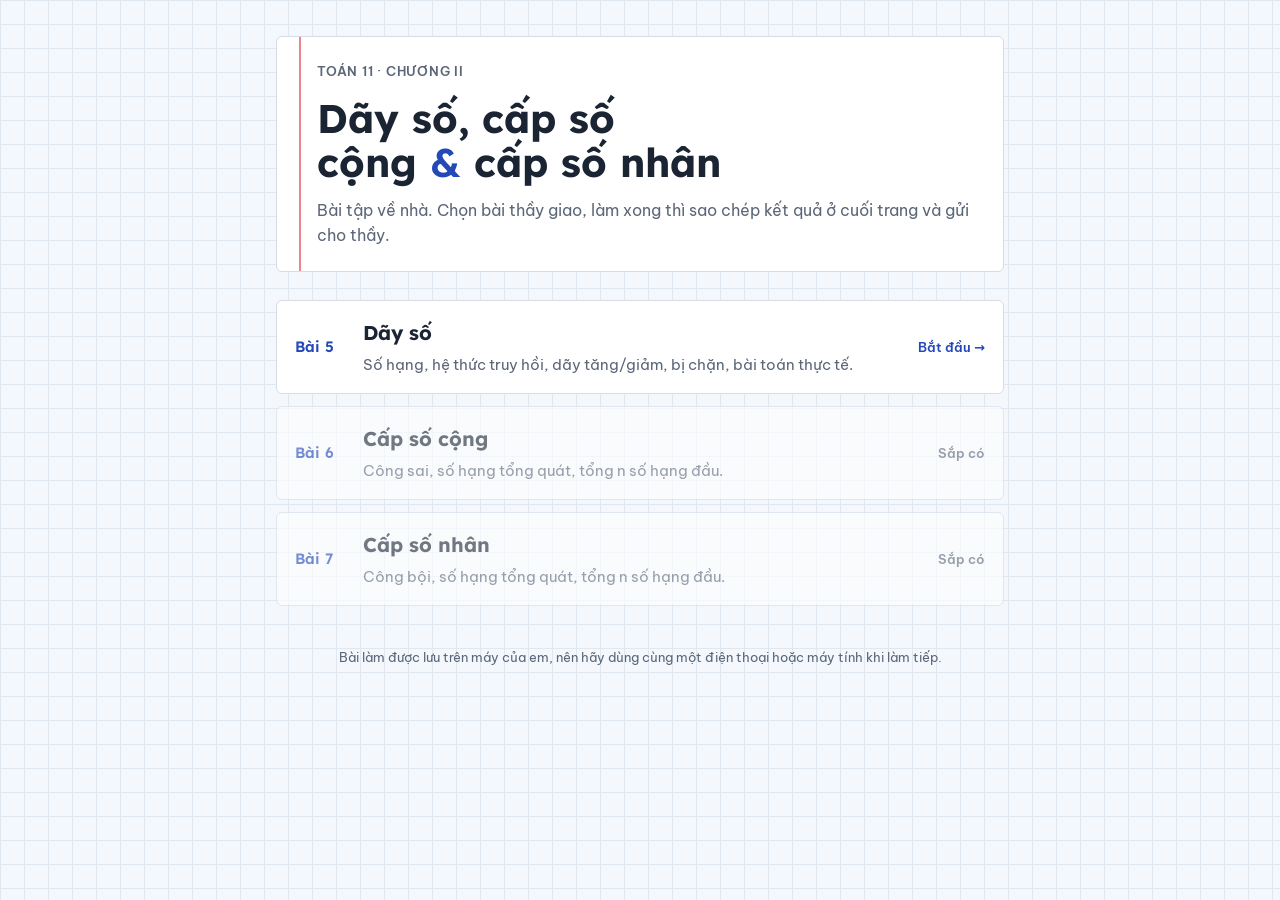
==== index.html @ 8948a4b9 "Trang bài tập Toán 11: bài Dãy số Co-Authored-By: Claude Opus 5.5 <noreply@anthropic.com> Claude-Ses" ====
<!doctype html>
<html lang="vi">
<head>
<meta charset="utf-8">
<meta name="viewport" content="width=device-width, initial-scale=1, viewport-fit=cover">
<title>Bài tập Toán 11</title>
<meta name="description" content="Bài tập về nhà Toán 11: Dãy số, Cấp số cộng, Cấp số nhân.">
<link rel="preconnect" href="https://fonts.googleapis.com">
<link rel="preconnect" href="https://fonts.gstatic.com" crossorigin>
<link rel="stylesheet" href="https://fonts.googleapis.com/css2?family=Be+Vietnam+Pro:wght@400;500;600;700&family=Lexend:wght@500;600;700&display=swap">
<link rel="stylesheet" href="assets/style.css">
</head>
<body>
<main class="wrap">
  <header class="cover">
    <div class="eyebrow">Toán 11 · Chương II</div>
    <h1>Dãy số, cấp số cộng <span class="un">&amp;</span> cấp số nhân</h1>
    <p>Bài tập về nhà. Chọn bài thầy giao, làm xong thì sao chép kết quả ở cuối trang và gửi cho thầy.</p>
  </header>
  <div class="lessons" id="lessons"></div>
  <p class="foot">Bài làm được lưu trên máy của em, nên hãy dùng cùng một điện thoại hoặc máy tính khi làm tiếp.</p>
</main>
<script src="data/lessons.js"></script>
<script>
(function () {
  const host = document.getElementById("lessons");
  window.LESSONS.forEach(l => {
    const open = l.status === "open";
    const card = document.createElement(open ? "a" : "div");
    card.className = "lesson" + (open ? "" : " soon");
    if (open) card.href = "bai/" + l.slug + ".html";
    let state = "Sắp có", cls = "";
    if (open) {
      state = "Bắt đầu →"; cls = "new";
      try {
        const s = JSON.parse(localStorage.getItem("btvn-" + l.slug) || "null");
        if (s && s.ans && s.total) {
          const done = Object.values(s.ans).filter(r => "v" in r);
          const ok = done.filter(r => r.ok).length;
          if (done.length >= s.total) { state = `Xong · ${ok}/${s.total} đúng`; cls = "done"; }
          else if (done.length) { state = `Đang làm · ${done.length}/${s.total}`; cls = "doing"; }
        }
      } catch (e) {}
    }
    card.innerHTML = `<span class="so"></span><h2></h2><span class="state ${cls}"></span><p></p>`;
    card.querySelector(".so").textContent = l.so;
    card.querySelector("h2").textContent = l.title;
    card.querySelector(".state").textContent = state;
    card.querySelector("p").textContent = l.desc;
    host.append(card);
  });
})();
</script>
</body>
</html>
---- assets/style.css ----
/* Layout: a single exercise sheet on squared notebook paper (vở ô li); sticky progress strip; one card per question */
:root {
  --paper: #f4f7fb;
  --grid: #dfe7f1;
  --sheet: #ffffff;
  --ink: #1b2433;
  --muted: #5b6678;
  --line: #d6dde8;
  --accent: #2348b8;
  --accent-soft: #e6ecfb;
  --accent-ink: #ffffff;
  --margin: #e0565b;
  --ok: #17803d;
  --ok-soft: #e3f4e8;
  --bad: #c2332f;
  --bad-soft: #fbe7e6;
  --warn: #9a6200;
  --warn-soft: #fff2d6;
  --font-display: "Lexend", "Be Vietnam Pro", system-ui, sans-serif;
  --font-body: "Be Vietnam Pro", system-ui, -apple-system, "Segoe UI", Roboto, sans-serif;
}
@media (prefers-color-scheme: dark) {
  :root:not([data-theme="light"]) {
    --paper: #0f1522; --grid: #1a2335; --sheet: #161e2e; --ink: #e6ebf4; --muted: #9aa6ba; --line: #2a3550;
    --accent: #8fa8ff; --accent-soft: #1f2b4d; --accent-ink: #0f1522; --margin: #f07a7e;
    --ok: #5fd28a; --ok-soft: #14301f; --bad: #ff8a85; --bad-soft: #3a1b1c; --warn: #f2c063; --warn-soft: #33270f;
    color-scheme: dark;
  }
}
:root[data-theme="dark"] {
  --paper: #0f1522; --grid: #1a2335; --sheet: #161e2e; --ink: #e6ebf4; --muted: #9aa6ba; --line: #2a3550;
  --accent: #8fa8ff; --accent-soft: #1f2b4d; --accent-ink: #0f1522; --margin: #f07a7e;
  --ok: #5fd28a; --ok-soft: #14301f; --bad: #ff8a85; --bad-soft: #3a1b1c; --warn: #f2c063; --warn-soft: #33270f;
  color-scheme: dark;
}

* { box-sizing: border-box; }
body {
  background-color: var(--paper);
  background-image:
    linear-gradient(var(--grid) 1px, transparent 1px),
    linear-gradient(90deg, var(--grid) 1px, transparent 1px);
  background-size: 24px 24px;
  color: var(--ink);
  font-family: var(--font-body);
  font-size: 16px;
  line-height: 1.6;
}
body::before { content: ""; position: fixed; inset: 0 0 auto; height: env(safe-area-inset-top, 0px); z-index: 10; background: var(--sheet); }

.wrap {
  max-width: 760px;
  margin: 0 auto;
  padding-left: max(16px, env(safe-area-inset-left, 0px));
  padding-right: max(16px, env(safe-area-inset-right, 0px));
  padding-block: 28px 64px;
  display: grid;
  gap: 28px;
}

/* Header sheet with red notebook margin */
.cover {
  background: var(--sheet);
  border: 1px solid var(--line);
  border-radius: 6px;
  padding: 24px 24px 22px 40px;
  position: relative;
  display: grid;
  gap: 14px;
}
.cover::before { content: ""; position: absolute; top: 0; bottom: 0; left: 22px; width: 2px; background: var(--margin); opacity: .7; }
.eyebrow { font-size: 13px; letter-spacing: .06em; text-transform: uppercase; color: var(--muted); font-weight: 600; }
h1 { font-family: var(--font-display); font-size: clamp(30px, 6vw, 40px); line-height: 1.1; margin: 0; text-wrap: balance; }
h1 .un { color: var(--accent); font-weight: 600; }
.cover p { margin: 0; color: var(--muted); max-width: 60ch; }
.name-row { display: flex; flex-wrap: wrap; gap: 10px; align-items: center; }
.name-row label { font-weight: 600; font-size: 15px; }
.name-row input { flex: 1 1 220px; min-width: 0; }

input[type="text"] {
  font: inherit; color: var(--ink); background: var(--sheet);
  border: 1.5px solid var(--line); border-radius: 6px; padding: 9px 12px;
}
input[type="text"]:focus-visible { outline: none; border-color: var(--accent); box-shadow: 0 0 0 3px var(--accent-soft); }

/* Sticky progress */
.progress {
  position: sticky; top: env(safe-area-inset-top, 0px); z-index: 5;
  background: var(--sheet); border: 1px solid var(--line); border-radius: 6px;
  padding: 10px 14px; display: grid; gap: 8px;
}
.progress-top { display: flex; justify-content: space-between; gap: 12px; flex-wrap: wrap; font-size: 14px; font-variant-numeric: tabular-nums; }
.progress-top b { font-weight: 700; }
.bar { height: 8px; background: var(--accent-soft); border-radius: 99px; overflow: hidden; display: flex; }
.bar span { display: block; height: 100%; transition: width .3s ease; }
.bar .b-ok { background: var(--ok); }
.bar .b-bad { background: var(--bad); }

/* Sections */
section.part { display: grid; gap: 14px; }
.part-head { display: grid; gap: 6px; }
.part-head h2 { font-family: var(--font-display); font-size: 22px; margin: 0; display: flex; gap: 10px; align-items: baseline; text-wrap: balance; }
.part-head h2 .tag { font-size: 14px; color: var(--accent); letter-spacing: .08em; }
.recap {
  background: var(--accent-soft); border-radius: 6px; padding: 10px 14px; font-size: 15px;
}
.recap b { color: var(--accent); }

/* Question cards */
.q {
  background: var(--sheet); border: 1px solid var(--line); border-radius: 6px;
  padding: 18px 18px 16px; display: grid; gap: 14px; min-width: 0;
}
.q.is-ok { border-color: color-mix(in srgb, var(--ok) 55%, var(--line)); }
.q.is-bad { border-color: color-mix(in srgb, var(--bad) 55%, var(--line)); }
.q-head { display: flex; align-items: center; gap: 10px; flex-wrap: wrap; }
.q-num { font-family: var(--font-display); font-weight: 600; font-size: 17px; }
.chip { font-size: 12px; font-weight: 600; letter-spacing: .04em; padding: 2px 9px; border-radius: 99px; border: 1px solid currentColor; }
.lv-de { color: var(--ok); }
.lv-vua { color: var(--accent); }
.lv-kho { color: var(--bad); }
.q-status { margin-left: auto; font-size: 13px; font-weight: 600; }
.q-status.ok { color: var(--ok); }
.q-status.bad { color: var(--bad); }
.q-text { overflow-x: auto; }
.q-text p { margin: 0 0 6px; }
.q-text p:last-child { margin-bottom: 0; }

.opts { display: grid; grid-template-columns: repeat(2, minmax(0, 1fr)); gap: 8px; }
.opts.one-col { grid-template-columns: minmax(0, 1fr); }
@media (max-width: 520px) { .opts { grid-template-columns: minmax(0, 1fr); } }
.opt {
  font: inherit; color: var(--ink); text-align: left; background: var(--sheet);
  border: 1.5px solid var(--line); border-radius: 6px; padding: 9px 12px; cursor: pointer;
  display: flex; gap: 10px; align-items: center; min-width: 0; overflow-x: auto;
}
.opt:hover:not(:disabled) { border-color: var(--accent); }
.opt:focus-visible { outline: 3px solid var(--accent-soft); outline-offset: 1px; border-color: var(--accent); }
.opt .letter {
  flex: none; width: 26px; height: 26px; border-radius: 50%; display: grid; place-items: center;
  font-weight: 700; font-size: 13px; border: 1.5px solid var(--line); color: var(--muted);
}
.opt.sel { border-color: var(--accent); background: var(--accent-soft); }
.opt.sel .letter { background: var(--accent); border-color: var(--accent); color: var(--accent-ink); }
.opt.right { border-color: var(--ok); background: var(--ok-soft); }
.opt.right .letter { background: var(--ok); border-color: var(--ok); color: var(--sheet); }
.opt.wrong { border-color: var(--bad); background: var(--bad-soft); }
.opt.wrong .letter { background: var(--bad); border-color: var(--bad); color: var(--sheet); }
.opt:disabled { cursor: default; }

.num-row { display: flex; gap: 10px; align-items: center; flex-wrap: wrap; }
.num-row label { font-weight: 600; }
.num-row input { width: 180px; max-width: 100%; font-variant-numeric: tabular-nums; }
.num-row .unit { color: var(--muted); font-size: 15px; }
.num-hint { font-size: 13px; color: var(--muted); }

.actions { display: flex; gap: 8px; flex-wrap: wrap; }
.btn {
  font: inherit; font-weight: 600; font-size: 15px; border-radius: 6px; padding: 8px 16px; cursor: pointer;
  border: 1.5px solid var(--accent); background: var(--sheet); color: var(--accent);
}
.btn.primary { background: var(--accent); color: var(--accent-ink); }
.btn:hover:not(:disabled) { filter: brightness(1.08); }
.btn:focus-visible { outline: 3px solid var(--accent-soft); outline-offset: 2px; }
.btn:disabled { opacity: .45; cursor: not-allowed; }
.btn.ghost { border-color: var(--line); color: var(--ink); }

.box { border-radius: 6px; padding: 10px 14px; font-size: 15px; overflow-x: auto; }
.box.hint { background: var(--warn-soft); }
.box.hint b { color: var(--warn); }
.box.fb-ok { background: var(--ok-soft); color: var(--ok); font-weight: 600; }
.box.fb-bad { background: var(--bad-soft); color: var(--bad); font-weight: 600; }
.box.sol { border: 1px dashed var(--line); }
.sol h4 { margin: 0 0 6px; font-size: 14px; letter-spacing: .05em; text-transform: uppercase; color: var(--muted); }
.sol ol { margin: 0; padding-left: 20px; display: grid; gap: 4px; }

.fig { overflow-x: auto; }
.fig svg { display: block; max-width: none; }
.fig .cell { fill: var(--accent-soft); stroke: var(--accent); stroke-width: 1; }
.fig text { fill: var(--muted); font: 600 12px var(--font-body); }

/* Result */
.result {
  background: var(--sheet); border: 1px solid var(--line); border-radius: 6px;
  padding: 22px 24px; display: grid; gap: 14px;
}
.result h2 { font-family: var(--font-display); margin: 0; font-size: 24px; }
.score { display: flex; align-items: baseline; gap: 10px; flex-wrap: wrap; }
.score .big { font-family: var(--font-display); font-size: 52px; font-weight: 700; line-height: 1; color: var(--accent); font-variant-numeric: tabular-nums; }
.score .of { color: var(--muted); font-size: 18px; }
.report {
  white-space: pre-wrap; font-size: 14px; background: var(--paper); border: 1px solid var(--line);
  border-radius: 6px; padding: 12px 14px; margin: 0; font-family: var(--font-body); overflow-x: auto;
}
.small { font-size: 14px; color: var(--muted); margin: 0; }

mjx-container { overflow-x: auto; overflow-y: hidden; max-width: 100%; }
mjx-container[display="true"] { margin: 6px 0 !important; }

@media (max-width: 520px) {
  .cover { padding: 20px 16px 18px 32px; }
  .cover::before { left: 16px; }
  .q { padding: 16px 14px 14px; }
  .result { padding: 18px 16px; }
}
@media (prefers-reduced-motion: reduce) { .bar span { transition: none; } }

/* ---------- Liên kết quay lại & trang chủ ---------- */
a { color: var(--accent); }
.back { font-weight: 600; font-size: 15px; text-decoration: none; justify-self: start; }
.back:hover { text-decoration: underline; }
.back:focus-visible, .lesson:focus-visible { outline: 3px solid var(--accent-soft); outline-offset: 2px; }

.lessons { display: grid; gap: 12px; }
.lesson {
  background: var(--sheet); border: 1px solid var(--line); border-radius: 6px;
  padding: 16px 18px; display: grid; grid-template-columns: auto minmax(0, 1fr) auto; gap: 4px 16px;
  align-items: center; text-decoration: none; color: var(--ink);
}
a.lesson:hover { border-color: var(--accent); }
.lesson .so { grid-row: span 2; font-family: var(--font-display); font-weight: 600; color: var(--accent); font-size: 15px; min-width: 52px; }
.lesson h2 { margin: 0; font-family: var(--font-display); font-size: 20px; }
.lesson p { margin: 0; color: var(--muted); font-size: 15px; grid-column: 2; }
.lesson .state { grid-row: 1 / span 2; grid-column: 3; font-size: 13px; font-weight: 600; text-align: right; font-variant-numeric: tabular-nums; }
.lesson .state.new { color: var(--accent); }
.lesson .state.doing { color: var(--warn); }
.lesson .state.done { color: var(--ok); }
.lesson.soon { opacity: .6; }
.lesson.soon .state { color: var(--muted); }
@media (max-width: 520px) {
  .lesson { grid-template-columns: minmax(0, 1fr); }
  .lesson .so, .lesson p, .lesson .state { grid-row: auto; grid-column: auto; text-align: left; }
}
.foot { color: var(--muted); font-size: 13px; text-align: center; }
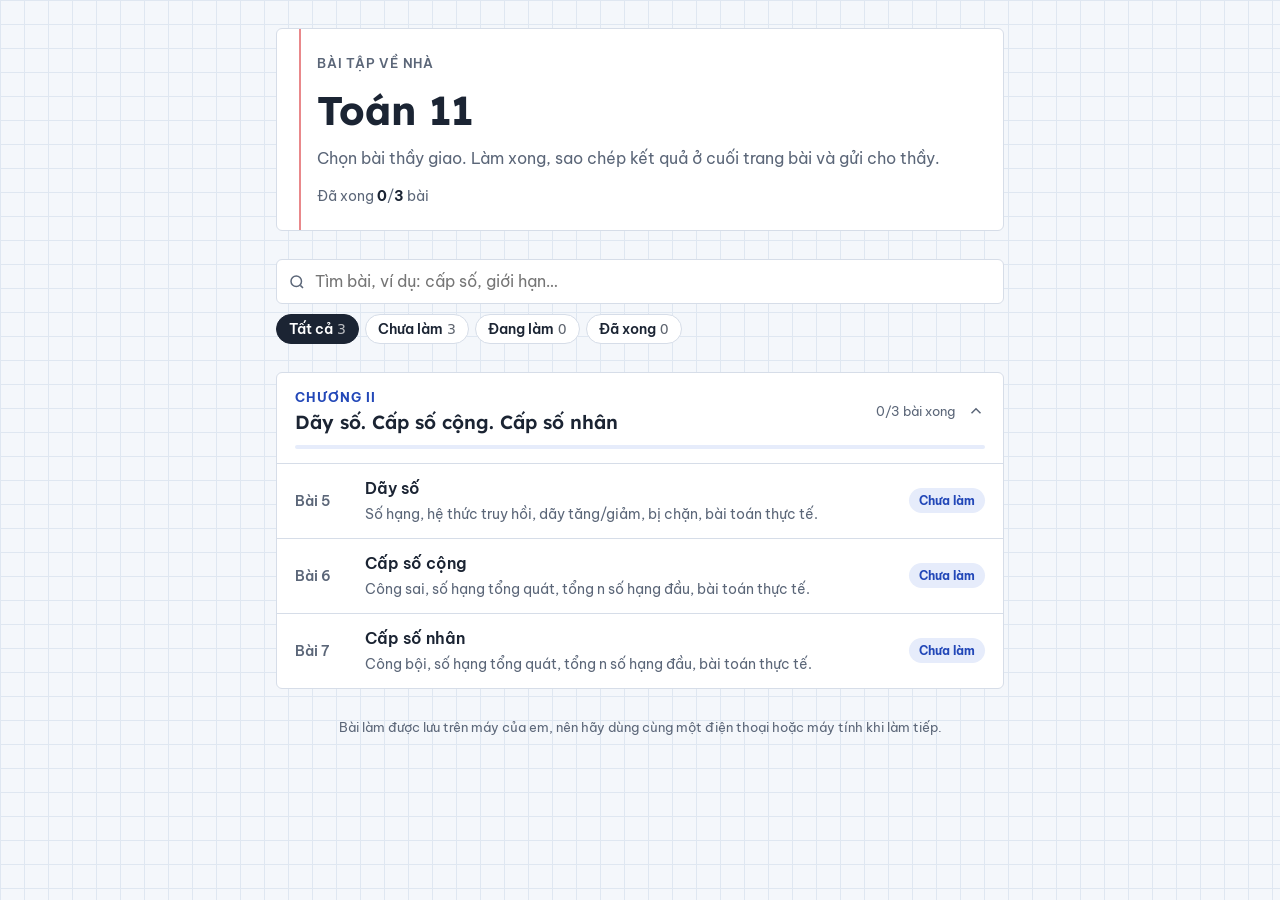
==== commit 3db98228: "Tối ưu giao diện cho nhiều chương - data/catalog.js: danh mục theo chương, thay cho data/lessons.js " ====
--- a/index.html
+++ b/index.html
@@ -4,7 +4,7 @@
 <meta charset="utf-8">
 <meta name="viewport" content="width=device-width, initial-scale=1, viewport-fit=cover">
 <title>Bài tập Toán 11</title>
-<meta name="description" content="Bài tập về nhà Toán 11: Dãy số, Cấp số cộng, Cấp số nhân.">
+<meta name="description" content="Bài tập về nhà Toán 11 theo từng chương: có gợi ý, chấm ngay và lời giải từng bước.">
 <link rel="preconnect" href="https://fonts.googleapis.com">
 <link rel="preconnect" href="https://fonts.gstatic.com" crossorigin>
 <link rel="stylesheet" href="https://fonts.googleapis.com/css2?family=Be+Vietnam+Pro:wght@400;500;600;700&family=Lexend:wght@500;600;700&display=swap">
@@ -13,42 +13,173 @@
 <body>
 <main class="wrap">
   <header class="cover">
-    <div class="eyebrow">Toán 11 · Chương II</div>
-    <h1>Dãy số, cấp số cộng <span class="un">&amp;</span> cấp số nhân</h1>
-    <p>Bài tập về nhà. Chọn bài thầy giao, làm xong thì sao chép kết quả ở cuối trang và gửi cho thầy.</p>
+    <div class="eyebrow">Bài tập về nhà</div>
+    <h1 id="siteTitle">Toán 11</h1>
+    <p>Chọn bài thầy giao. Làm xong, sao chép kết quả ở cuối trang bài và gửi cho thầy.</p>
+    <div class="hello" id="hello"></div>
   </header>
-  <div class="lessons" id="lessons"></div>
+
+  <a class="resume" id="resume" hidden></a>
+
+  <div class="tools">
+    <div class="search">
+      <svg viewBox="0 0 24 24" aria-hidden="true"><circle cx="11" cy="11" r="7"/><path d="m20 20-3.5-3.5"/></svg>
+      <input type="text" id="q" placeholder="Tìm bài, ví dụ: cấp số, giới hạn…" aria-label="Tìm bài" autocomplete="off">
+    </div>
+    <div class="filters" id="filters" role="group" aria-label="Lọc theo trạng thái"></div>
+  </div>
+
+  <div class="chapters" id="chapters"></div>
+  <p class="empty" id="empty" hidden>Không có bài nào khớp. Em thử từ khoá khác hoặc chọn “Tất cả”.</p>
+
   <p class="foot">Bài làm được lưu trên máy của em, nên hãy dùng cùng một điện thoại hoặc máy tính khi làm tiếp.</p>
 </main>
-<script src="data/lessons.js"></script>
+
+<script src="data/catalog.js"></script>
 <script>
 (function () {
-  const host = document.getElementById("lessons");
-  window.LESSONS.forEach(l => {
-    const open = l.status === "open";
-    const card = document.createElement(open ? "a" : "div");
-    card.className = "lesson" + (open ? "" : " soon");
-    if (open) card.href = "bai/" + l.slug + ".html";
-    let state = "Sắp có", cls = "";
-    if (open) {
-      state = "Bắt đầu →"; cls = "new";
-      try {
-        const s = JSON.parse(localStorage.getItem("btvn-" + l.slug) || "null");
-        if (s && s.ans && s.total) {
-          const done = Object.values(s.ans).filter(r => "v" in r);
-          const ok = done.filter(r => r.ok).length;
-          if (done.length >= s.total) { state = `Xong · ${ok}/${s.total} đúng`; cls = "done"; }
-          else if (done.length) { state = `Đang làm · ${done.length}/${s.total}`; cls = "doing"; }
-        }
-      } catch (e) {}
-    }
-    card.innerHTML = `<span class="so"></span><h2></h2><span class="state ${cls}"></span><p></p>`;
-    card.querySelector(".so").textContent = l.so;
-    card.querySelector("h2").textContent = l.title;
-    card.querySelector(".state").textContent = state;
-    card.querySelector("p").textContent = l.desc;
-    host.append(card);
+  const C = window.CATALOG;
+  const $ = id => document.getElementById(id);
+  document.title = "Bài tập " + C.title;
+  $("siteTitle").textContent = C.title;
+
+  // Bỏ dấu tiếng Việt để tìm "cap so" vẫn ra "Cấp số"
+  const fold = s => s.normalize("NFD").replace(/[̀-ͯ]/g, "").replace(/đ/g, "d").replace(/Đ/g, "D").toLowerCase();
+
+  function progress(slug) {
+    try {
+      const s = JSON.parse(localStorage.getItem("btvn-" + slug) || "null");
+      if (!s || !s.ans || !s.total) return { state: "new" };
+      const done = Object.values(s.ans).filter(r => "v" in r);
+      const ok = done.filter(r => r.ok).length;
+      if (!done.length) return { state: "new", updated: s.updated || 0 };
+      return { state: done.length >= s.total ? "done" : "doing", done: done.length, ok, total: s.total, updated: s.updated || 0 };
+    } catch (e) { return { state: "new" }; }
+  }
+
+  const rows = [];   // { lesson, chapter, p, el }
+  C.chapters.forEach(ch => ch.lessons.forEach(l => {
+    rows.push({ l, ch, p: l.soon ? { state: "soon" } : progress(l.slug) });
+  }));
+  const open = rows.filter(r => r.p.state !== "soon");
+
+  // ---------- Lời chào + tổng kết
+  let name = "";
+  try { name = localStorage.getItem("btvn-ten-hoc-sinh") || ""; } catch (e) {}
+  const nDone = open.filter(r => r.p.state === "done").length;
+  const nDoing = open.filter(r => r.p.state === "doing").length;
+  const hello = $("hello");
+  if (name) hello.append(Object.assign(document.createElement("span"), { textContent: "Chào " + name + "!" }));
+  const sum = document.createElement("span");
+  sum.innerHTML = `Đã xong <b>${nDone}</b>/<b>${open.length}</b> bài` + (nDoing ? ` · đang làm <b>${nDoing}</b>` : "");
+  hello.append(sum);
+
+  // ---------- Làm tiếp: bài đang làm gần nhất, nếu không có thì bài đầu tiên chưa làm
+  const doing = open.filter(r => r.p.state === "doing").sort((a, b) => b.p.updated - a.p.updated)[0];
+  const lastTouched = open.filter(r => r.p.updated).sort((a, b) => b.p.updated - a.p.updated)[0];
+  let nextNew = null;
+  if (lastTouched) {
+    const i = open.indexOf(lastTouched);
+    nextNew = open.slice(i + 1).find(r => r.p.state === "new") || open.find(r => r.p.state === "new");
+  }
+  const pick = doing || nextNew;
+  if (pick) {
+    const a = $("resume");
+    a.href = "bai.html?b=" + encodeURIComponent(pick.l.slug);
+    a.innerHTML = `<span class="r-label"></span><span class="r-title"></span><span class="r-meta"></span><span class="r-go">${doing ? "Làm tiếp →" : "Bắt đầu →"}</span>`;
+    a.querySelector(".r-label").textContent = doing ? "Đang làm dở" : "Bài tiếp theo";
+    a.querySelector(".r-title").textContent = `${pick.l.so}. ${pick.l.title}`;
+    a.querySelector(".r-meta").textContent = doing
+      ? `${pick.ch.so} · đã làm ${pick.p.done}/${pick.p.total} câu`
+      : `${pick.ch.so} · ${pick.ch.title}`;
+    a.hidden = false;
+  }
+
+  // ---------- Danh sách chương
+  const host = $("chapters");
+  const chEls = [];
+  const focusChapter = pick ? pick.ch.id : (C.chapters[C.chapters.length - 1] || {}).id;
+  C.chapters.forEach(ch => {
+    const mine = rows.filter(r => r.ch === ch);
+    const avail = mine.filter(r => r.p.state !== "soon");
+    const finished = avail.filter(r => r.p.state === "done").length;
+
+    const det = document.createElement("details");
+    det.className = "chapter";
+    det.id = "chuong-" + ch.id;
+    det.open = ch.id === focusChapter || C.chapters.length <= 2;
+    const sm = document.createElement("summary");
+    sm.innerHTML = `<span class="ch-so"></span><span class="ch-title"></span>
+      <span class="ch-side"><span class="ch-count"></span><svg class="chev" viewBox="0 0 24 24" aria-hidden="true"><path d="m6 9 6 6 6-6"/></svg></span>
+      <span class="ch-bar" aria-hidden="true"><span style="width:${avail.length ? finished / avail.length * 100 : 0}%"></span></span>`;
+    sm.querySelector(".ch-so").textContent = ch.so;
+    sm.querySelector(".ch-title").textContent = ch.title;
+    sm.querySelector(".ch-count").textContent = avail.length ? `${finished}/${avail.length} bài xong` : "Sắp có";
+    if (!avail.length) sm.querySelector(".ch-bar").hidden = true;
+    det.append(sm);
+
+    const list = document.createElement("div");
+    list.className = "lessons";
+    mine.forEach(r => {
+      const soon = r.p.state === "soon";
+      const a = document.createElement(soon ? "div" : "a");
+      a.className = "lesson" + (soon ? " soon" : "");
+      if (!soon) a.href = "bai.html?b=" + encodeURIComponent(r.l.slug);
+      const pill = { new: ["Chưa làm", "new"], doing: [`Đang làm ${r.p.done}/${r.p.total}`, "doing"],
+                     done: [`Xong · ${r.p.ok}/${r.p.total} đúng`, "done"], soon: ["Sắp có", "soon"] }[r.p.state];
+      a.innerHTML = `<span class="so"></span><span class="t"></span><span class="pill ${pill[1]}"></span><span class="d"></span>`;
+      a.querySelector(".so").textContent = r.l.so;
+      a.querySelector(".t").textContent = r.l.title;
+      a.querySelector(".pill").textContent = pill[0];
+      a.querySelector(".d").textContent = r.l.desc || "";
+      r.el = a;
+      r.key = fold([r.l.so, r.l.title, r.l.desc, ch.so].join(" "));
+      list.append(a);
+    });
+    det.append(list);
+    host.append(det);
+    chEls.push({ ch, det, mine, initOpen: det.open });
   });
+
+  // ---------- Lọc + tìm kiếm
+  const FILTERS = [["all", "Tất cả"], ["new", "Chưa làm"], ["doing", "Đang làm"], ["done", "Đã xong"]];
+  let filter = "all";
+  try { filter = sessionStorage.getItem("btvn-loc") || "all"; } catch (e) {}
+  const fHost = $("filters");
+  const fBtns = FILTERS.map(([k, label]) => {
+    const n = k === "all" ? open.length : open.filter(r => r.p.state === k).length;
+    const b = document.createElement("button");
+    b.type = "button"; b.className = "fchip";
+    b.innerHTML = `<span></span><span class="n">${n}</span>`;
+    b.firstChild.textContent = label;
+    b.addEventListener("click", () => { filter = k; try { sessionStorage.setItem("btvn-loc", k); } catch (e) {} apply(); });
+    fHost.append(b);
+    return [k, b];
+  });
+
+  const qInput = $("q");
+  qInput.addEventListener("input", apply);
+
+  function apply() {
+    fBtns.forEach(([k, b]) => b.setAttribute("aria-pressed", String(k === filter)));
+    const terms = fold(qInput.value.trim()).split(/\s+/).filter(Boolean);
+    const narrowing = terms.length > 0 || filter !== "all";
+    let shown = 0;
+    chEls.forEach(c => {
+      let any = 0;
+      c.mine.forEach(r => {
+        const okFilter = filter === "all" ? true : r.p.state === filter;
+        const okSearch = terms.every(t => r.key.includes(t));
+        r.el.hidden = !(okFilter && okSearch);
+        if (!r.el.hidden) any++;
+      });
+      c.det.hidden = any === 0;
+      c.det.open = narrowing ? any > 0 : c.initOpen;
+      shown += any;
+    });
+    $("empty").hidden = shown > 0;
+  }
+  apply();
 })();
 </script>
 </body>
--- a/assets/style.css
+++ b/assets/style.css
@@ -35,7 +35,11 @@
 }
 
 * { box-sizing: border-box; }
+[hidden] { display: none !important; }
+html { -webkit-text-size-adjust: 100%; }
+img { max-width: 100%; }
 body {
+  margin: 0;
   background-color: var(--paper);
   background-image:
     linear-gradient(var(--grid) 1px, transparent 1px),
@@ -55,6 +59,7 @@
   padding-right: max(16px, env(safe-area-inset-right, 0px));
   padding-block: 28px 64px;
   display: grid;
+  grid-template-columns: minmax(0, 1fr);
   gap: 28px;
 }
 
@@ -66,12 +71,13 @@
   padding: 24px 24px 22px 40px;
   position: relative;
   display: grid;
+  grid-template-columns: minmax(0, 1fr);
   gap: 14px;
 }
 .cover::before { content: ""; position: absolute; top: 0; bottom: 0; left: 22px; width: 2px; background: var(--margin); opacity: .7; }
 .eyebrow { font-size: 13px; letter-spacing: .06em; text-transform: uppercase; color: var(--muted); font-weight: 600; }
-h1 { font-family: var(--font-display); font-size: clamp(30px, 6vw, 40px); line-height: 1.1; margin: 0; text-wrap: balance; }
-h1 .un { color: var(--accent); font-weight: 600; }
+h1 { overflow-wrap: anywhere; font-family: var(--font-display); font-size: clamp(30px, 6vw, 40px); line-height: 1.1; margin: 0; text-wrap: balance; }
+h1 .un { color: var(--accent); font-weight: 600; display: inline-block; }
 .cover p { margin: 0; color: var(--muted); max-width: 60ch; }
 .name-row { display: flex; flex-wrap: wrap; gap: 10px; align-items: center; }
 .name-row label { font-weight: 600; font-size: 15px; }
@@ -97,12 +103,13 @@
 .bar .b-bad { background: var(--bad); }
 
 /* Sections */
-section.part { display: grid; gap: 14px; }
+section.part { display: grid; grid-template-columns: minmax(0, 1fr); gap: 14px; }
+.part-head { min-width: 0; }
 .part-head { display: grid; gap: 6px; }
 .part-head h2 { font-family: var(--font-display); font-size: 22px; margin: 0; display: flex; gap: 10px; align-items: baseline; text-wrap: balance; }
 .part-head h2 .tag { font-size: 14px; color: var(--accent); letter-spacing: .08em; }
 .recap {
-  background: var(--accent-soft); border-radius: 6px; padding: 10px 14px; font-size: 15px;
+  background: var(--accent-soft); border-radius: 6px; padding: 10px 14px; font-size: 15px; overflow-x: auto;
 }
 .recap b { color: var(--accent); }
 
@@ -205,30 +212,114 @@
 }
 @media (prefers-reduced-motion: reduce) { .bar span { transition: none; } }
 
-/* ---------- Liên kết quay lại & trang chủ ---------- */
+/* ---------- Khung chung */
 a { color: var(--accent); }
-.back { font-weight: 600; font-size: 15px; text-decoration: none; justify-self: start; }
-.back:hover { text-decoration: underline; }
-.back:focus-visible, .lesson:focus-visible { outline: 3px solid var(--accent-soft); outline-offset: 2px; }
-
-.lessons { display: grid; gap: 12px; }
+.stack { display: grid; grid-template-columns: minmax(0, 1fr); gap: 28px; }
+a.btn { text-decoration: none; display: inline-block; justify-self: start; }
+
+/* ---------- Trang bài: breadcrumb, thanh số câu, bài trước/sau */
+.crumbs { display: flex; flex-wrap: wrap; gap: 4px 8px; align-items: center; font-size: 14px; color: var(--muted); }
+.crumbs a { font-weight: 600; text-decoration: none; }
+.crumbs a:hover { text-decoration: underline; }
+.crumbs a:focus-visible { outline: 3px solid var(--accent-soft); outline-offset: 2px; border-radius: 3px; }
+
+.q { scroll-margin-top: calc(env(safe-area-inset-top, 0px) + 150px); }
+.qnav { display: flex; gap: 6px; overflow-x: auto; padding-bottom: 2px; scrollbar-width: thin; }
+.qdot {
+  flex: none; min-width: 30px; height: 30px; padding: 0 6px; border-radius: 6px; cursor: pointer;
+  font: 600 13px var(--font-body); font-variant-numeric: tabular-nums;
+  background: var(--sheet); color: var(--muted); border: 1.5px solid var(--line);
+}
+.qdot:hover { border-color: var(--accent); color: var(--accent); }
+.qdot:focus-visible { outline: 3px solid var(--accent-soft); outline-offset: 1px; }
+.qdot.ok { background: var(--ok); border-color: var(--ok); color: var(--sheet); }
+.qdot.bad { background: var(--bad); border-color: var(--bad); color: var(--sheet); }
+
+.prev-next { display: grid; grid-template-columns: repeat(2, minmax(0, 1fr)); gap: 12px; }
+.pn {
+  display: grid; gap: 2px; padding: 12px 16px; border-radius: 6px; text-decoration: none;
+  background: var(--sheet); border: 1px solid var(--line); color: var(--ink);
+}
+.pn:hover { border-color: var(--accent); }
+.pn:focus-visible { outline: 3px solid var(--accent-soft); outline-offset: 2px; }
+.pn.next { grid-column: 2; text-align: right; }
+.pn-dir { font-size: 13px; font-weight: 600; color: var(--accent); }
+.pn-title { font-family: var(--font-display); font-weight: 600; }
+
+/* ---------- Trang chủ */
+.hello { display: flex; flex-wrap: wrap; gap: 8px 20px; font-size: 14px; color: var(--muted); font-variant-numeric: tabular-nums; }
+.hello b { color: var(--ink); }
+
+.resume {
+  display: grid; grid-template-columns: minmax(0, 1fr) auto; gap: 4px 16px; align-items: center;
+  background: var(--accent); color: var(--accent-ink); border-radius: 6px; padding: 16px 20px; text-decoration: none;
+}
+.resume:hover { filter: brightness(1.06); }
+.resume:focus-visible { outline: 3px solid var(--accent-soft); outline-offset: 2px; }
+.resume .r-label { font-size: 13px; font-weight: 600; letter-spacing: .06em; text-transform: uppercase; opacity: .85; }
+.resume .r-title { font-family: var(--font-display); font-size: 20px; font-weight: 600; }
+.resume .r-meta { font-size: 14px; opacity: .9; }
+.resume .r-go { grid-row: 1 / span 3; grid-column: 2; font-weight: 700; font-size: 15px; white-space: nowrap; }
+
+.tools { display: grid; gap: 10px; }
+.search { position: relative; }
+.search input { width: 100%; padding-left: 38px; }
+.search svg { position: absolute; left: 12px; top: 50%; transform: translateY(-50%); width: 18px; height: 18px; stroke: var(--muted); fill: none; stroke-width: 2; pointer-events: none; }
+.filters { display: flex; gap: 6px; flex-wrap: wrap; }
+.fchip {
+  font: 600 14px var(--font-body); padding: 5px 12px; border-radius: 99px; cursor: pointer;
+  background: var(--sheet); color: var(--ink); border: 1.5px solid var(--line);
+}
+.fchip[aria-pressed="true"] { background: var(--ink); color: var(--sheet); border-color: var(--ink); }
+.fchip:focus-visible { outline: 3px solid var(--accent-soft); outline-offset: 2px; }
+.fchip .n { font-weight: 500; opacity: .7; margin-left: 4px; font-variant-numeric: tabular-nums; }
+
+.chapters { display: grid; gap: 12px; }
+.chapter { background: var(--sheet); border: 1px solid var(--line); border-radius: 6px; }
+.chapter > summary {
+  list-style: none; cursor: pointer; padding: 14px 18px; display: grid;
+  grid-template-columns: minmax(0, 1fr) auto; gap: 2px 14px; align-items: center;
+}
+.chapter > summary::-webkit-details-marker { display: none; }
+.chapter > summary:focus-visible { outline: 3px solid var(--accent-soft); outline-offset: -3px; border-radius: 6px; }
+.ch-so { font-size: 13px; font-weight: 700; letter-spacing: .08em; text-transform: uppercase; color: var(--accent); }
+.ch-title { font-family: var(--font-display); font-size: 19px; font-weight: 600; line-height: 1.3; text-wrap: balance; }
+.ch-side { grid-row: 1 / span 2; grid-column: 2; display: flex; align-items: center; gap: 12px; font-size: 13px; color: var(--muted); font-variant-numeric: tabular-nums; }
+.ch-side .chev { width: 18px; height: 18px; stroke: currentColor; fill: none; stroke-width: 2; transition: transform .2s ease; }
+.chapter[open] .chev { transform: rotate(180deg); }
+.ch-bar { grid-column: 1 / -1; height: 4px; border-radius: 99px; background: var(--accent-soft); overflow: hidden; margin-top: 8px; }
+.ch-bar span { display: block; height: 100%; background: var(--ok); }
+
+.lessons { display: grid; border-top: 1px solid var(--line); }
 .lesson {
-  background: var(--sheet); border: 1px solid var(--line); border-radius: 6px;
-  padding: 16px 18px; display: grid; grid-template-columns: auto minmax(0, 1fr) auto; gap: 4px 16px;
-  align-items: center; text-decoration: none; color: var(--ink);
-}
-a.lesson:hover { border-color: var(--accent); }
-.lesson .so { grid-row: span 2; font-family: var(--font-display); font-weight: 600; color: var(--accent); font-size: 15px; min-width: 52px; }
-.lesson h2 { margin: 0; font-family: var(--font-display); font-size: 20px; }
-.lesson p { margin: 0; color: var(--muted); font-size: 15px; grid-column: 2; }
-.lesson .state { grid-row: 1 / span 2; grid-column: 3; font-size: 13px; font-weight: 600; text-align: right; font-variant-numeric: tabular-nums; }
-.lesson .state.new { color: var(--accent); }
-.lesson .state.doing { color: var(--warn); }
-.lesson .state.done { color: var(--ok); }
-.lesson.soon { opacity: .6; }
-.lesson.soon .state { color: var(--muted); }
+  display: grid; grid-template-columns: 56px minmax(0, 1fr) auto; gap: 2px 14px; align-items: center;
+  padding: 12px 18px; text-decoration: none; color: var(--ink); border-bottom: 1px solid var(--line);
+}
+.lesson:last-child { border-bottom: 0; border-radius: 0 0 6px 6px; }
+a.lesson:hover { background: var(--accent-soft); }
+a.lesson:focus-visible { outline: 3px solid var(--accent); outline-offset: -3px; }
+.lesson .so { grid-row: span 2; font-weight: 600; color: var(--muted); font-size: 14px; }
+.lesson .t { font-weight: 600; font-size: 16px; }
+.lesson .d { grid-column: 2; color: var(--muted); font-size: 14px; overflow: hidden; text-overflow: ellipsis; white-space: nowrap; }
+.lesson .pill { grid-row: 1 / span 2; grid-column: 3; font-size: 12px; font-weight: 700; padding: 3px 10px; border-radius: 99px; white-space: nowrap; font-variant-numeric: tabular-nums; }
+.pill.new { color: var(--accent); background: var(--accent-soft); }
+.pill.doing { color: var(--warn); background: var(--warn-soft); }
+.pill.done { color: var(--ok); background: var(--ok-soft); }
+.pill.soon { color: var(--muted); background: var(--paper); }
+.lesson.soon { color: var(--muted); }
+.empty { text-align: center; color: var(--muted); padding: 24px 16px; background: var(--sheet); border: 1px dashed var(--line); border-radius: 6px; margin: 0; }
+.foot { color: var(--muted); font-size: 13px; text-align: center; margin: 0; }
+
 @media (max-width: 520px) {
-  .lesson { grid-template-columns: minmax(0, 1fr); }
-  .lesson .so, .lesson p, .lesson .state { grid-row: auto; grid-column: auto; text-align: left; }
-}
-.foot { color: var(--muted); font-size: 13px; text-align: center; }
+  .lesson { grid-template-columns: minmax(0, 1fr) auto; padding: 12px 14px; }
+  .lesson .so { grid-row: auto; grid-column: 1; font-size: 13px; }
+  .lesson .t { grid-column: 1; }
+  .lesson .d { grid-column: 1 / -1; white-space: normal; }
+  .lesson .pill { grid-row: 1 / span 2; grid-column: 2; }
+  .chapter > summary { padding: 12px 14px; }
+  .resume { grid-template-columns: minmax(0, 1fr); }
+  .resume .r-go { grid-row: auto; grid-column: 1; }
+  .prev-next { grid-template-columns: minmax(0, 1fr); }
+  .pn.next { grid-column: 1; }
+}
+@media (prefers-reduced-motion: reduce) { .ch-side .chev { transition: none; } }
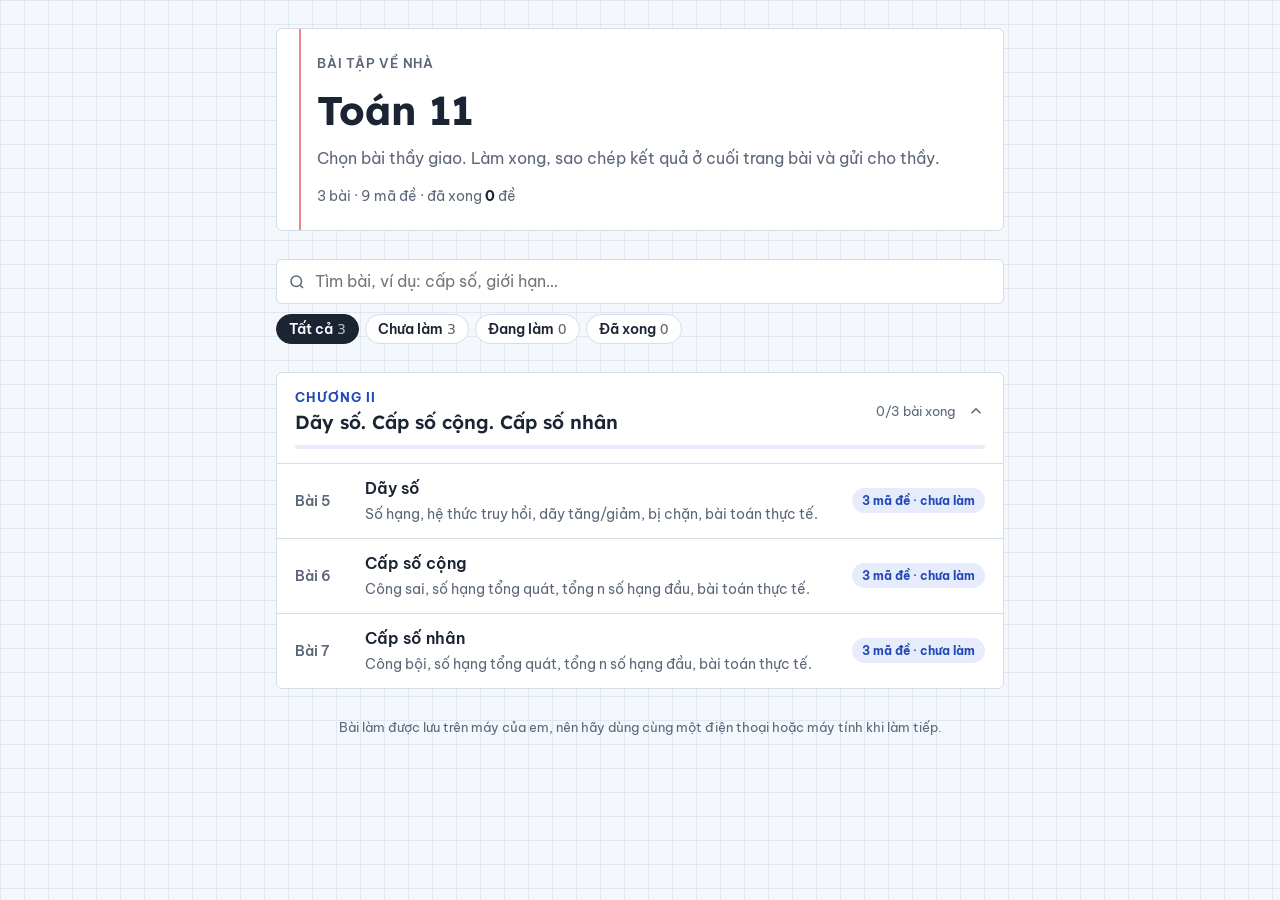
==== commit 31496011: "Nhiều mã đề cho mỗi bài + chế độ Luyện tập sinh số liệu - Đề 2, Đề 3 soạn tay cho Dãy số, Cấp số cộn" ====
--- a/index.html
+++ b/index.html
@@ -46,32 +46,41 @@
   // Bỏ dấu tiếng Việt để tìm "cap so" vẫn ra "Cấp số"
   const fold = s => s.normalize("NFD").replace(/[̀-ͯ]/g, "").replace(/đ/g, "d").replace(/Đ/g, "D").toLowerCase();
 
-  function progress(slug) {
+  // Tiến độ một mã đề (đề 1 dùng khoá cũ btvn-<slug>)
+  function deProgress(slug, k) {
     try {
-      const s = JSON.parse(localStorage.getItem("btvn-" + slug) || "null");
-      if (!s || !s.ans || !s.total) return { state: "new" };
+      const s = JSON.parse(localStorage.getItem("btvn-" + slug + (k === 1 ? "" : "-de" + k)) || "null");
+      if (!s || !s.ans || !s.total) return { k, state: "new", updated: 0 };
       const done = Object.values(s.ans).filter(r => "v" in r);
       const ok = done.filter(r => r.ok).length;
-      if (!done.length) return { state: "new", updated: s.updated || 0 };
-      return { state: done.length >= s.total ? "done" : "doing", done: done.length, ok, total: s.total, updated: s.updated || 0 };
-    } catch (e) { return { state: "new" }; }
+      if (!done.length) return { k, state: "new", updated: s.updated || 0 };
+      return { k, state: done.length >= s.total ? "done" : "doing", done: done.length, ok, total: s.total, updated: s.updated || 0 };
+    } catch (e) { return { k, state: "new", updated: 0 }; }
   }
+  // Tiến độ cả bài: đang làm nếu có đề làm dở; đã xong nếu có đề làm xong và không đề nào dở
+  function progress(l) {
+    const des = Array.from({ length: l.de || 1 }, (_, i) => deProgress(l.slug, i + 1));
+    const doing = des.filter(d => d.state === "doing").sort((a, b) => b.updated - a.updated);
+    const done = des.filter(d => d.state === "done");
+    const state = doing.length ? "doing" : done.length ? "done" : "new";
+    const focus = doing[0] || des.find(d => d.state === "new") || des[0];
+    return { state, des, focus, nDone: done.length, updated: Math.max(0, ...des.map(d => d.updated)) };
+  }
+  const deHref = (slug, k) => "bai.html?b=" + encodeURIComponent(slug) + (k > 1 ? "&de=" + k : "");
 
   const rows = [];   // { lesson, chapter, p, el }
   C.chapters.forEach(ch => ch.lessons.forEach(l => {
-    rows.push({ l, ch, p: l.soon ? { state: "soon" } : progress(l.slug) });
+    rows.push({ l, ch, p: l.soon ? { state: "soon" } : progress(l) });
   }));
   const open = rows.filter(r => r.p.state !== "soon");
 
   // ---------- Lời chào + tổng kết
-  let name = "";
-  try { name = localStorage.getItem("btvn-ten-hoc-sinh") || ""; } catch (e) {}
-  const nDone = open.filter(r => r.p.state === "done").length;
+  const nDone = open.reduce((s, r) => s + r.p.nDone, 0);
+  const nDe = open.reduce((s, r) => s + r.p.des.length, 0);
   const nDoing = open.filter(r => r.p.state === "doing").length;
   const hello = $("hello");
-  if (name) hello.append(Object.assign(document.createElement("span"), { textContent: "Chào " + name + "!" }));
   const sum = document.createElement("span");
-  sum.innerHTML = `Đã xong <b>${nDone}</b>/<b>${open.length}</b> bài` + (nDoing ? ` · đang làm <b>${nDoing}</b>` : "");
+  sum.innerHTML = `${open.length} bài · ${nDe} mã đề · đã xong <b>${nDone}</b> đề` + (nDoing ? ` · <b>${nDoing}</b> bài đang làm dở` : "");
   hello.append(sum);
 
   // ---------- Làm tiếp: bài đang làm gần nhất, nếu không có thì bài đầu tiên chưa làm
@@ -85,12 +94,12 @@
   const pick = doing || nextNew;
   if (pick) {
     const a = $("resume");
-    a.href = "bai.html?b=" + encodeURIComponent(pick.l.slug);
+    a.href = deHref(pick.l.slug, pick.p.focus.k);
     a.innerHTML = `<span class="r-label"></span><span class="r-title"></span><span class="r-meta"></span><span class="r-go">${doing ? "Làm tiếp →" : "Bắt đầu →"}</span>`;
     a.querySelector(".r-label").textContent = doing ? "Đang làm dở" : "Bài tiếp theo";
-    a.querySelector(".r-title").textContent = `${pick.l.so}. ${pick.l.title}`;
+    a.querySelector(".r-title").textContent = `${pick.l.so}. ${pick.l.title} · Đề ${pick.p.focus.k}`;
     a.querySelector(".r-meta").textContent = doing
-      ? `${pick.ch.so} · đã làm ${pick.p.done}/${pick.p.total} câu`
+      ? `${pick.ch.so} · đã làm ${pick.p.focus.done}/${pick.p.focus.total} câu`
       : `${pick.ch.so} · ${pick.ch.title}`;
     a.hidden = false;
   }
@@ -124,13 +133,17 @@
       const soon = r.p.state === "soon";
       const a = document.createElement(soon ? "div" : "a");
       a.className = "lesson" + (soon ? " soon" : "");
-      if (!soon) a.href = "bai.html?b=" + encodeURIComponent(r.l.slug);
-      const pill = { new: ["Chưa làm", "new"], doing: [`Đang làm ${r.p.done}/${r.p.total}`, "doing"],
-                     done: [`Xong · ${r.p.ok}/${r.p.total} đúng`, "done"], soon: ["Sắp có", "soon"] }[r.p.state];
-      a.innerHTML = `<span class="so"></span><span class="t"></span><span class="pill ${pill[1]}"></span><span class="d"></span>`;
+      if (!soon) a.href = deHref(r.l.slug, r.p.focus.k);
+      a.innerHTML = `<span class="so"></span><span class="t"></span><span class="pills"></span><span class="d"></span>`;
+      const pills = a.querySelector(".pills");
+      const addPill = (text, cls) => { const sp = document.createElement("span"); sp.className = "pill " + cls; sp.textContent = text; pills.append(sp); };
+      if (soon) addPill("Sắp có", "soon");
+      else if (r.p.state === "new") addPill(r.p.des.length > 1 ? `${r.p.des.length} mã đề · chưa làm` : "Chưa làm", "new");
+      else r.p.des.forEach(d => addPill(
+        d.state === "done" ? `Đề ${d.k} ✓ ${d.ok}/${d.total}` : d.state === "doing" ? `Đề ${d.k} · ${d.done}/${d.total}` : `Đề ${d.k}`,
+        d.state === "new" ? "soon" : d.state));
       a.querySelector(".so").textContent = r.l.so;
       a.querySelector(".t").textContent = r.l.title;
-      a.querySelector(".pill").textContent = pill[0];
       a.querySelector(".d").textContent = r.l.desc || "";
       r.el = a;
       r.key = fold([r.l.so, r.l.title, r.l.desc, ch.so].join(" "));
--- a/assets/style.css
+++ b/assets/style.css
@@ -79,9 +79,6 @@
 h1 { overflow-wrap: anywhere; font-family: var(--font-display); font-size: clamp(30px, 6vw, 40px); line-height: 1.1; margin: 0; text-wrap: balance; }
 h1 .un { color: var(--accent); font-weight: 600; display: inline-block; }
 .cover p { margin: 0; color: var(--muted); max-width: 60ch; }
-.name-row { display: flex; flex-wrap: wrap; gap: 10px; align-items: center; }
-.name-row label { font-weight: 600; font-size: 15px; }
-.name-row input { flex: 1 1 220px; min-width: 0; }
 
 input[type="text"] {
   font: inherit; color: var(--ink); background: var(--sheet);
@@ -323,3 +320,118 @@
   .pn.next { grid-column: 1; }
 }
 @media (prefers-reduced-motion: reduce) { .ch-side .chev { transition: none; } }
+
+/* ---------- Tab Lý thuyết / Bài tập */
+.tabs {
+  display: grid; grid-template-columns: 1fr 1fr; gap: 4px; padding: 4px;
+  background: var(--sheet); border: 1px solid var(--line); border-radius: 8px;
+}
+.tab {
+  font: 600 15px var(--font-body); padding: 9px 12px; border-radius: 6px; cursor: pointer;
+  background: transparent; color: var(--muted); border: 0;
+}
+.tab:hover { color: var(--ink); }
+.tab[aria-selected="true"] { background: var(--accent); color: var(--accent-ink); }
+.tab:focus-visible { outline: 3px solid var(--accent-soft); outline-offset: 2px; }
+.tab .n { font-weight: 500; opacity: .75; margin-left: 4px; font-size: 13px; }
+.rules { margin: 0; font-size: 15px; color: var(--muted); }
+
+/* ---------- Lý thuyết */
+.toc { background: var(--sheet); border: 1px solid var(--line); border-radius: 6px; padding: 14px 18px; }
+.toc-h { font-size: 13px; font-weight: 700; letter-spacing: .08em; text-transform: uppercase; color: var(--muted); margin-bottom: 6px; }
+.toc ol { margin: 0; padding-left: 22px; display: grid; gap: 2px; }
+.toc li::marker { color: var(--accent); font-weight: 700; }
+.toc-link {
+  font: 500 15px var(--font-body); color: var(--accent); background: none; border: 0; padding: 3px 0;
+  cursor: pointer; text-align: left;
+}
+.toc-link:hover { text-decoration: underline; }
+.toc-link:focus-visible { outline: 3px solid var(--accent-soft); outline-offset: 2px; border-radius: 3px; }
+
+.th-sec, .th-summary {
+  background: var(--sheet); border: 1px solid var(--line); border-radius: 6px;
+  padding: 20px 22px; display: grid; gap: 14px; min-width: 0; scroll-margin-top: calc(env(safe-area-inset-top, 0px) + 16px);
+}
+.th-sec h2, .th-summary h2 { font-family: var(--font-display); font-size: 21px; margin: 0; display: flex; gap: 12px; align-items: center; text-wrap: balance; }
+.th-n {
+  flex: none; width: 30px; height: 30px; border-radius: 50%; display: grid; place-items: center;
+  background: var(--accent-soft); color: var(--accent); font-size: 15px;
+}
+.th-body { display: grid; gap: 12px; min-width: 0; }
+.th-body > p, .th-body p { margin: 0; }
+.th-body ul, .th-body ol { margin: 0; padding-left: 22px; display: grid; gap: 6px; }
+
+.def { background: var(--accent-soft); border-radius: 6px; padding: 12px 16px; display: grid; gap: 8px; min-width: 0; overflow-x: auto; }
+.def .lbl { font-size: 13px; font-weight: 700; letter-spacing: .06em; text-transform: uppercase; color: var(--accent); }
+.formula {
+  background: var(--paper); border: 1.5px solid var(--line); border-radius: 6px; padding: 6px 12px;
+  overflow-x: auto; text-align: center;
+}
+.note { background: var(--warn-soft); border-radius: 6px; padding: 10px 14px; font-size: 15px; overflow-x: auto; }
+.note b:first-child { color: var(--warn); }
+
+.ex { border: 1.5px dashed var(--line); border-radius: 6px; padding: 12px 16px; display: grid; gap: 8px; min-width: 0; overflow-x: auto; }
+.ex-d > summary {
+  cursor: pointer; font-weight: 600; font-size: 15px; color: var(--accent); width: max-content; list-style: none;
+  padding: 4px 0;
+}
+.ex-d > summary::-webkit-details-marker { display: none; }
+.ex-d > summary::before { content: "▸ "; }
+.ex-d[open] > summary::before { content: "▾ "; }
+.ex-d[open] > summary { margin-bottom: 6px; }
+.ex-d > summary:focus-visible { outline: 3px solid var(--accent-soft); outline-offset: 2px; border-radius: 3px; }
+.ex-sol { display: grid; gap: 6px; padding: 10px 14px; background: var(--paper); border-radius: 6px; }
+.ex-sol p { margin: 0; }
+
+.tbl { overflow-x: auto; }
+.tbl table { border-collapse: collapse; width: 100%; min-width: 460px; font-size: 15px; }
+.tbl th, .tbl td { border: 1px solid var(--line); padding: 8px 10px; text-align: left; vertical-align: middle; }
+.tbl thead th { background: var(--accent-soft); color: var(--accent); }
+.tbl tbody th { font-weight: 600; white-space: nowrap; }
+
+.th-summary { border: 2px solid var(--accent); }
+.cta { justify-self: center; padding: 12px 24px; font-size: 16px; }
+
+@media (max-width: 520px) {
+  .th-sec, .th-summary { padding: 16px 14px; }
+  .def, .ex { padding: 10px 12px; }
+}
+.th-sec, .th-summary, .th-body, .def, .ex, .ex-sol { grid-template-columns: minmax(0, 1fr); }
+.ex { overflow-x: visible; }
+.ex-q, .ex-sol, .th-body > ul, .th-body > ol, .th-body > p { overflow-x: auto; }
+
+/* ---------- Thanh mã đề */
+.de-bar {
+  background: var(--sheet); border: 1px solid var(--line); border-radius: 6px; padding: 12px 14px;
+  display: grid; grid-template-columns: auto minmax(0, 1fr); gap: 8px 12px; align-items: center;
+}
+.de-h { font-size: 13px; font-weight: 700; letter-spacing: .06em; text-transform: uppercase; color: var(--muted); }
+.de-list { display: flex; flex-wrap: wrap; gap: 6px; }
+.de-chip {
+  font: 600 14px var(--font-body); padding: 5px 12px; border-radius: 99px; text-decoration: none;
+  border: 1.5px solid var(--line); color: var(--ink); background: var(--sheet); white-space: nowrap; font-variant-numeric: tabular-nums;
+}
+.de-chip:hover { border-color: var(--accent); color: var(--accent); }
+.de-chip:focus-visible { outline: 3px solid var(--accent-soft); outline-offset: 2px; }
+.de-chip.cur { background: var(--accent); border-color: var(--accent); color: var(--accent-ink); }
+.de-chip.lt { border-style: dashed; }
+.de-chip.lt.cur { border-style: solid; }
+.de-chip.new { color: var(--accent); }
+.linkbtn {
+  grid-column: 2; justify-self: start; font: 600 13px var(--font-body); color: var(--accent);
+  background: none; border: 0; padding: 2px 0; cursor: pointer; text-decoration: underline; text-underline-offset: 3px;
+}
+.linkbtn:focus-visible { outline: 3px solid var(--accent-soft); outline-offset: 2px; border-radius: 3px; }
+.de-note { grid-column: 1 / -1; margin: 0; font-size: 13px; color: var(--muted); }
+.fig .stick { stroke: var(--accent); stroke-width: 3; stroke-linecap: round; }
+@media (max-width: 520px) {
+  .de-bar { grid-template-columns: minmax(0, 1fr); }
+  .linkbtn { grid-column: 1; }
+}
+
+/* Trang chủ: nhiều nhãn trạng thái mỗi bài (theo mã đề) */
+.lesson .pills { grid-row: 1 / span 2; grid-column: 3; display: flex; flex-wrap: wrap; gap: 4px; justify-content: flex-end; max-width: 260px; }
+.lesson .pills .pill { grid-row: auto; grid-column: auto; }
+@media (max-width: 520px) {
+  .lesson .pills { grid-row: auto; grid-column: 1 / -1; justify-content: flex-start; max-width: none; order: 4; }
+}
